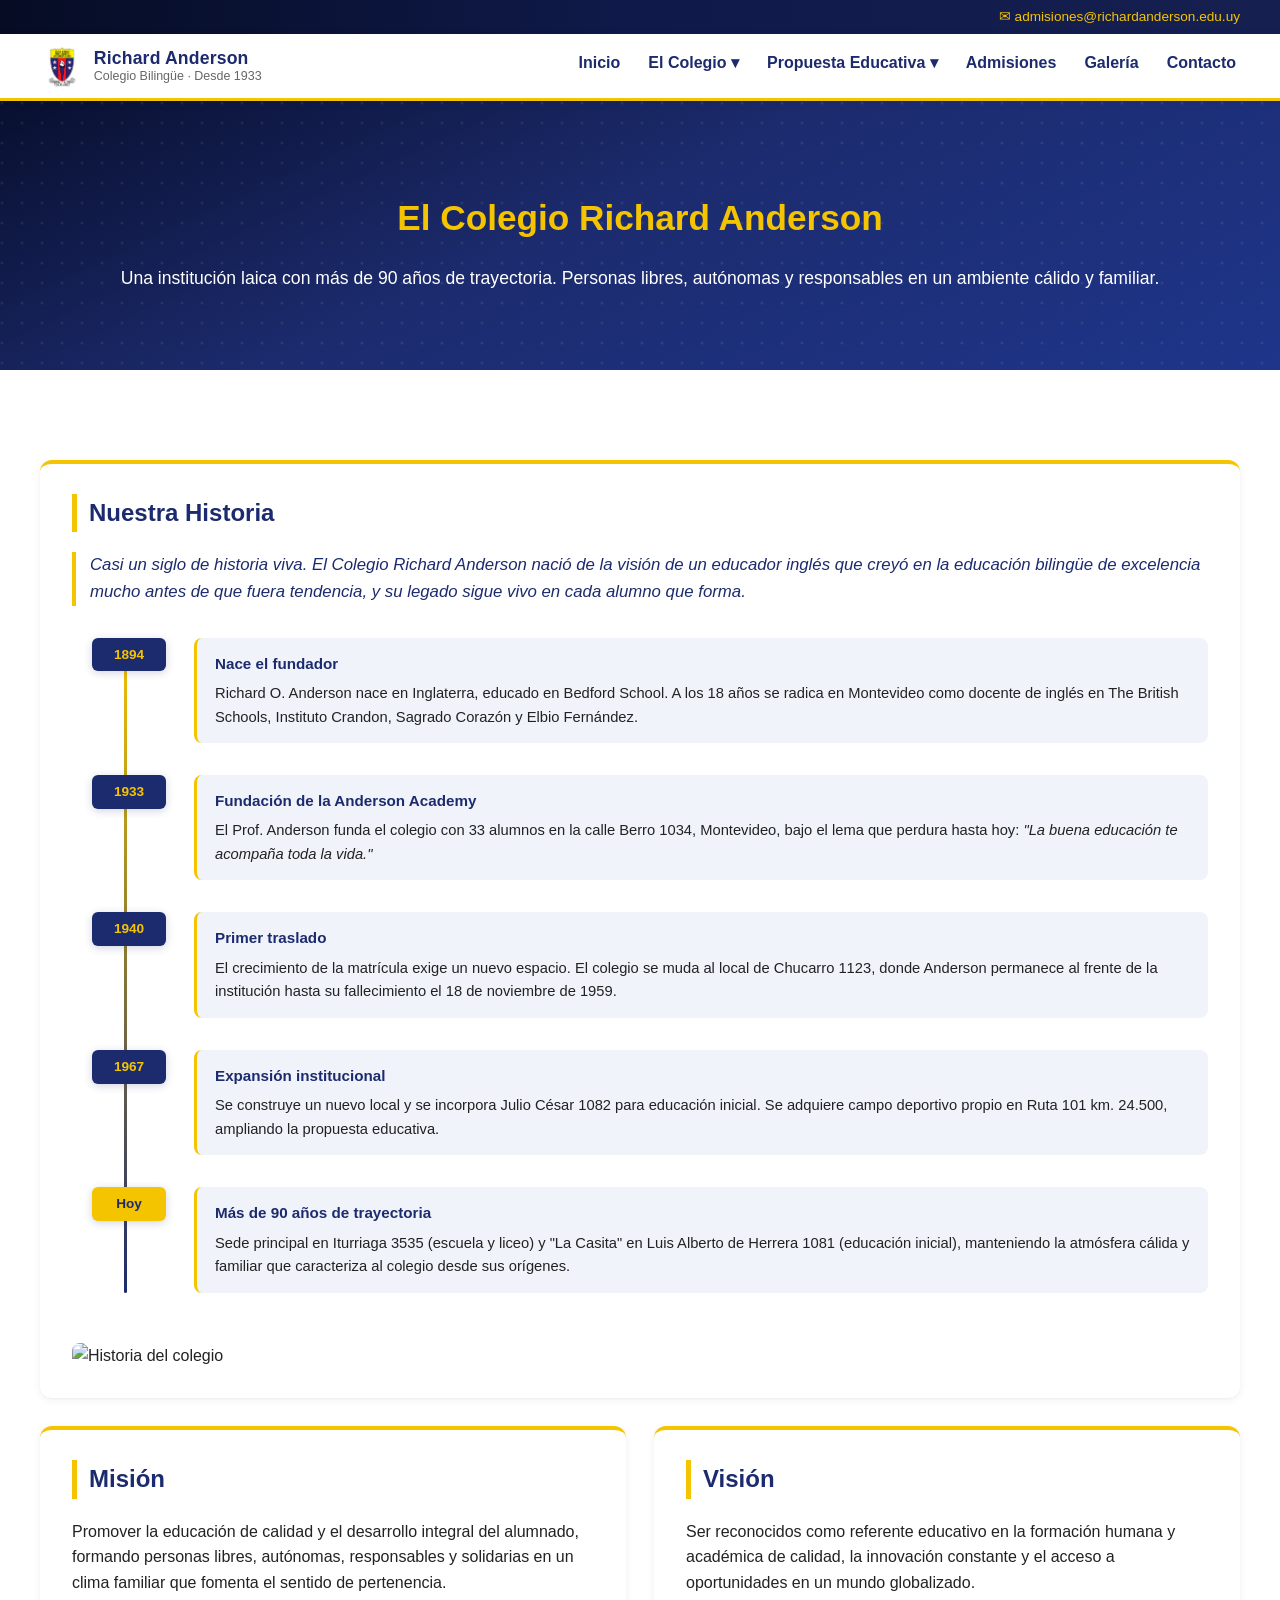
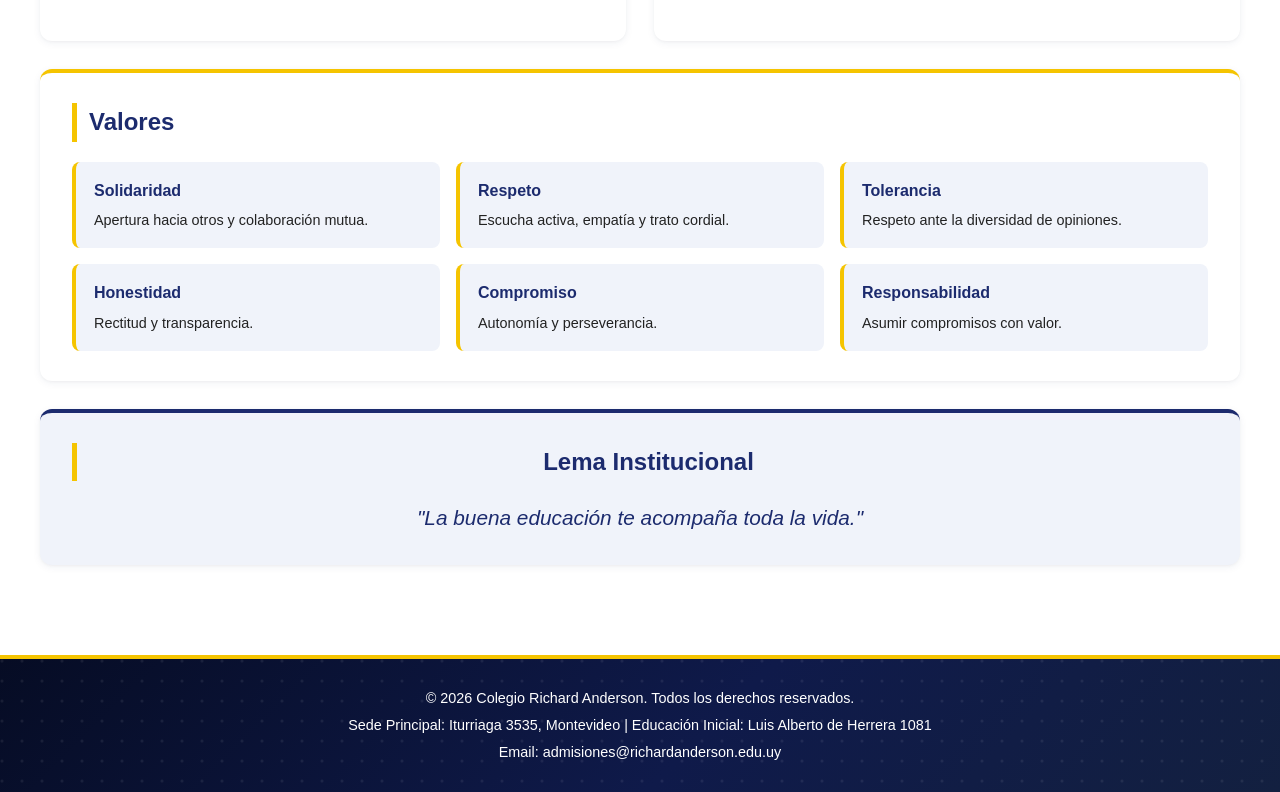
==== about.html @ bf4795e7 "Sitio web Colegio Richard Anderson — versión inicial" ====
<!DOCTYPE html>
<html lang="es">
<head>
    <meta charset="UTF-8">
    <meta name="viewport" content="width=device-width, initial-scale=1.0">
    <title>Colegio Richard Anderson - El Colegio</title>
    <link rel="stylesheet" href="estilos/style.css">
</head>
<body>
    <div class="topbar">
        <div class="container">
            <span>✉ admisiones@richardanderson.edu.uy</span>
        </div>
    </div>
    <header>
        <div class="container">
            <div class="logo">
                <img src="images/logo.jpeg" alt="Logo Colegio Richard Anderson">
                <div class="logo-text">
                    <span class="logo-name">Richard Anderson</span>
                    <span class="logo-sub">Colegio Bilingüe · Desde 1933</span>
                </div>
            </div>
            <nav>
                <ul>
                    <li><a href="index.html">Inicio</a></li>
                    <li class="has-dropdown">
                        <a href="about.html">El Colegio ▾</a>
                        <ul class="dropdown">
                            <li><a href="about.html#historia">Nuestra Historia</a></li>
                            <li><a href="about.html#mision">Misión</a></li>
                            <li><a href="about.html#vision">Visión</a></li>
                            <li><a href="about.html#valores">Valores</a></li>
                            <li><a href="about.html#lema">Lema Institucional</a></li>
                        </ul>
                    </li>
                    <li class="has-dropdown">
                        <a href="academics.html">Propuesta Educativa ▾</a>
                        <ul class="dropdown">
                            <li><a href="academics.html#inicial">Educación Inicial</a></li>
                            <li><a href="academics.html#primaria">Educación Primaria</a></li>
                            <li><a href="academics.html#secundaria">Educación Secundaria</a></li>
                            <li><a href="academics.html#ingles">Inglés y Certificaciones</a></li>
                            <li><a href="academics.html#deportes">Deportes y Actividades</a></li>
                        </ul>
                    </li>
                    <li><a href="admisiones.html">Admisiones</a></li>
                    <li><a href="gallery.html">Galería</a></li>
                    <li><a href="contact.html">Contacto</a></li>
                </ul>
            </nav>
        </div>
    </header>

    <section class="hero">
        <div class="container">
            <h1>El Colegio Richard Anderson</h1>
            <p>Una institución laica con más de 90 años de trayectoria. Personas libres, autónomas y responsables en un ambiente cálido y familiar.</p>
        </div>
    </section>

    <section class="content">
        <div class="container">
            <div class="about-cards">

                <div class="info-card info-card--full" id="historia">
                    <h2>Nuestra Historia</h2>
                    <p class="historia-intro">Casi un siglo de historia viva. El Colegio Richard Anderson nació de la visión de un educador inglés que creyó en la educación bilingüe de excelencia mucho antes de que fuera tendencia, y su legado sigue vivo en cada alumno que forma.</p>

                    <div class="timeline">
                        <div class="timeline-item">
                            <div class="timeline-year">1894</div>
                            <div class="timeline-body">
                                <strong>Nace el fundador</strong>
                                <p>Richard O. Anderson nace en Inglaterra, educado en Bedford School. A los 18 años se radica en Montevideo como docente de inglés en The British Schools, Instituto Crandon, Sagrado Corazón y Elbio Fernández.</p>
                            </div>
                        </div>
                        <div class="timeline-item">
                            <div class="timeline-year">1933</div>
                            <div class="timeline-body">
                                <strong>Fundación de la Anderson Academy</strong>
                                <p>El Prof. Anderson funda el colegio con 33 alumnos en la calle Berro 1034, Montevideo, bajo el lema que perdura hasta hoy: <em>"La buena educación te acompaña toda la vida."</em></p>
                            </div>
                        </div>
                        <div class="timeline-item">
                            <div class="timeline-year">1940</div>
                            <div class="timeline-body">
                                <strong>Primer traslado</strong>
                                <p>El crecimiento de la matrícula exige un nuevo espacio. El colegio se muda al local de Chucarro 1123, donde Anderson permanece al frente de la institución hasta su fallecimiento el 18 de noviembre de 1959.</p>
                            </div>
                        </div>
                        <div class="timeline-item">
                            <div class="timeline-year">1967</div>
                            <div class="timeline-body">
                                <strong>Expansión institucional</strong>
                                <p>Se construye un nuevo local y se incorpora Julio César 1082 para educación inicial. Se adquiere campo deportivo propio en Ruta 101 km. 24.500, ampliando la propuesta educativa.</p>
                            </div>
                        </div>
                        <div class="timeline-item timeline-item--current">
                            <div class="timeline-year">Hoy</div>
                            <div class="timeline-body">
                                <strong>Más de 90 años de trayectoria</strong>
                                <p>Sede principal en Iturriaga 3535 (escuela y liceo) y "La Casita" en Luis Alberto de Herrera 1081 (educación inicial), manteniendo la atmósfera cálida y familiar que caracteriza al colegio desde sus orígenes.</p>
                            </div>
                        </div>
                    </div>

                    <img src="https://picsum.photos/seed/history1/800/400" alt="Historia del colegio">
                </div>

                <div class="info-card" id="mision">
                    <h2>Misión</h2>
                    <p>Promover la educación de calidad y el desarrollo integral del alumnado, formando personas libres, autónomas, responsables y solidarias en un clima familiar que fomenta el sentido de pertenencia.</p>
                </div>

                <div class="info-card" id="vision">
                    <h2>Visión</h2>
                    <p>Ser reconocidos como referente educativo en la formación humana y académica de calidad, la innovación constante y el acceso a oportunidades en un mundo globalizado.</p>
                </div>

                <div class="info-card info-card--full" id="valores">
                    <h2>Valores</h2>
                    <div class="values-grid">
                        <div class="value-item">
                            <strong>Solidaridad</strong>
                            <p>Apertura hacia otros y colaboración mutua.</p>
                        </div>
                        <div class="value-item">
                            <strong>Respeto</strong>
                            <p>Escucha activa, empatía y trato cordial.</p>
                        </div>
                        <div class="value-item">
                            <strong>Tolerancia</strong>
                            <p>Respeto ante la diversidad de opiniones.</p>
                        </div>
                        <div class="value-item">
                            <strong>Honestidad</strong>
                            <p>Rectitud y transparencia.</p>
                        </div>
                        <div class="value-item">
                            <strong>Compromiso</strong>
                            <p>Autonomía y perseverancia.</p>
                        </div>
                        <div class="value-item">
                            <strong>Responsabilidad</strong>
                            <p>Asumir compromisos con valor.</p>
                        </div>
                    </div>
                </div>

                <div class="info-card info-card--full info-card--lema" id="lema">
                    <h2>Lema Institucional</h2>
                    <p>"La buena educación te acompaña toda la vida."</p>
                </div>

            </div>
        </div>
    </section>

    <footer>
        <div class="container">
            <p>&copy; 2026 Colegio Richard Anderson. Todos los derechos reservados.</p>
            <p>Sede Principal: Iturriaga 3535, Montevideo | Educación Inicial: Luis Alberto de Herrera 1081</p>
            <p>Email: admisiones@richardanderson.edu.uy</p>
        </div>
    </footer>

    <script src="JS/script.js"></script>
</body>
</html>
---- estilos/style.css ----
/* Paleta institucional Richard Anderson */
:root {
    --navy:  #1C2B6E;
    --navy-dark: #0F1A4A;
    --gold:  #F5C400;
    --red:   #CC0000;
    --white: #FFFFFF;
    --light: #F0F3FA;
    --text:  #222222;
}

/* Estilos generales */
body {
    font-family: Arial, sans-serif;
    margin: 0;
    padding: 0;
    line-height: 1.6;
    color: var(--text);
}

.container {
    max-width: 1200px;
    margin: 0 auto;
    padding: 0 20px;
}

/* Topbar */
.topbar {
    background: linear-gradient(90deg, #060c24 0%, var(--navy-dark) 50%, #162050 100%);
    color: var(--gold);
    text-align: right;
    padding: 6px 0;
    font-size: 0.85rem;
}

/* Botones */
.btn {
    display: inline-block;
    padding: 11px 24px;
    border-radius: 4px;
    font-weight: bold;
    text-decoration: none;
    font-size: 0.95rem;
    cursor: pointer;
    transition: background-color 0.2s, color 0.2s, border-color 0.2s;
    margin-top: 10px;
}

.btn-primary {
    background-color: var(--navy);
    color: var(--white);
    border: 2px solid var(--navy);
}

.btn-primary:hover {
    background-color: var(--navy-dark);
    border-color: var(--navy-dark);
}

.btn-outline {
    background-color: transparent;
    color: var(--white);
    border: 2px solid var(--gold);
}

.btn-outline:hover {
    background-color: var(--gold);
    color: var(--navy);
}

.btn-red {
    background-color: var(--red);
    color: var(--white);
    border: 2px solid var(--red);
}

.btn-red:hover {
    background-color: #a30000;
    border-color: #a30000;
}

/* Hero buttons */
.hero-buttons {
    display: flex;
    gap: 16px;
    justify-content: center;
    flex-wrap: wrap;
    margin: 24px 0 10px;
}

/* Tarjetas de niveles educativos */
.levels {
    padding: 50px 0;
    background-color: var(--white);
}

.cards-grid {
    display: grid;
    grid-template-columns: repeat(auto-fill, minmax(240px, 1fr));
    gap: 24px;
    margin-top: 24px;
}

.card {
    border: 1px solid #dde3f0;
    border-radius: 8px;
    overflow: hidden;
    display: flex;
    flex-direction: column;
    transition: box-shadow 0.2s;
}

.card:hover {
    box-shadow: 0 4px 16px rgba(28, 43, 110, 0.15);
}

.card img {
    width: 100%;
    height: 180px;
    object-fit: cover;
}

.card-body {
    padding: 18px;
    flex: 1;
    display: flex;
    flex-direction: column;
    border-top: 4px solid var(--gold);
}

.card-body h3 {
    margin-top: 0;
}

.card-body p {
    flex: 1;
}

.card-body .btn {
    align-self: flex-start;
}

/* Header */
header {
    background: var(--white);
    color: var(--navy);
    padding: 0;
    border-bottom: 3px solid var(--gold);
    position: sticky;
    top: 0;
    z-index: 1000;
    box-shadow: 0 2px 8px rgba(0,0,0,0.08);
}

header .container {
    display: flex;
    justify-content: space-between;
    align-items: center;
    padding-top: 7px;
    padding-bottom: 7px;
}

.logo {
    display: flex;
    align-items: center;
    gap: 12px;
    text-decoration: none;
}

.logo img {
    height: 50px;
}

.logo-text {
    display: flex;
    flex-direction: column;
    line-height: 1.2;
}

.logo-name {
    font-size: 1.1rem;
    font-weight: bold;
    color: var(--navy);
    letter-spacing: 0.01em;
}

.logo-sub {
    font-size: 0.78rem;
    color: #666;
    font-weight: normal;
}

nav ul {
    list-style: none;
    margin: 0;
    padding: 0;
    display: flex;
}

nav ul li {
    margin-left: 20px;
}

nav ul li a {
    color: var(--navy);
    text-decoration: none;
    font-weight: bold;
    padding: 6px 4px;
    border-bottom: 3px solid transparent;
    transition: border-color 0.2s, color 0.2s;
}

nav ul li a:hover {
    color: var(--navy-dark);
    border-bottom-color: var(--gold);
    text-decoration: none;
}

/* Dropdown nav */
nav ul li.has-dropdown {
    position: relative;
}

nav ul li.has-dropdown > a::after {
    content: '';
}

nav ul li.has-dropdown .dropdown {
    display: none;
    position: absolute;
    top: 100%;
    left: 0;
    background: linear-gradient(180deg, #0d1840 0%, var(--navy-dark) 100%);
    min-width: 220px;
    border-top: 3px solid var(--gold);
    border-radius: 0 0 6px 6px;
    z-index: 100;
    flex-direction: column;
    padding: 6px 0;
    margin: 0;
    box-shadow: 0 6px 18px rgba(0,0,0,0.25);
}

nav ul li.has-dropdown:hover .dropdown {
    display: flex;
}

nav ul li.has-dropdown .dropdown li {
    margin: 0;
}

nav ul li.has-dropdown .dropdown li a {
    display: block;
    padding: 10px 18px;
    border-bottom: none;
    font-weight: normal;
    white-space: nowrap;
    font-size: 0.9rem;
}

nav ul li.has-dropdown .dropdown li a:hover {
    background-color: var(--navy);
    color: var(--gold);
    border-bottom-color: transparent;
}

/* Hero */
.hero {
    background:
        url("data:image/svg+xml,%3Csvg width='20' height='20' viewBox='0 0 20 20' xmlns='http://www.w3.org/2000/svg'%3E%3Ccircle cx='2' cy='2' r='1.5' fill='white' fill-opacity='0.07'/%3E%3C/svg%3E") repeat,
        linear-gradient(155deg, #080f2e 0%, #1C2B6E 45%, #1e358a 100%);
    color: var(--white);
    padding: 60px 0;
    text-align: center;
}

.hero h1 {
    color: var(--gold);
    margin-bottom: 10px;
    font-size: 2.2rem;
}

.hero p {
    color: var(--white);
    font-size: 1.1rem;
}

.hero-image {
    max-width: 100%;
    height: auto;
    margin-top: 20px;
    border-radius: 6px;
}

/* Títulos de sección */
h2 {
    color: var(--navy);
    border-left: 5px solid var(--gold);
    padding-left: 12px;
    margin-top: 40px;
}

h3 {
    color: var(--navy);
}

/* Secciones */
.about, .news, .content, .gallery, .contact {
    padding: 50px 0;
}

.about {
    background-color: var(--light);
}

.about-image, .news-item img {
    max-width: 100%;
    height: auto;
    margin: 20px 0;
    border-radius: 6px;
    border-top: 4px solid var(--navy);
}

.news-item {
    margin-bottom: 30px;
    padding: 20px;
    border-left: 4px solid var(--red);
    background-color: var(--light);
    border-radius: 0 6px 6px 0;
}

.news-item h3 {
    color: var(--red);
}

/* Cards de secciones (about) */
.about-cards {
    display: grid;
    grid-template-columns: repeat(2, 1fr);
    gap: 28px;
    padding: 40px 0;
}

.info-card {
    background: var(--white);
    border-radius: 12px;
    padding: 30px 32px;
    border-top: 4px solid var(--gold);
    box-shadow:
        0 2px 8px rgba(28, 43, 110, 0.06),
        0 1px 3px rgba(0, 0, 0, 0.04);
    transition: transform 0.25s ease, box-shadow 0.25s ease;
}

.info-card:hover {
    transform: scale(1.025);
    box-shadow:
        0 8px 32px rgba(28, 43, 110, 0.13),
        0 2px 8px rgba(0, 0, 0, 0.07);
}

.info-card h2 {
    margin-top: 0;
}

.info-card img {
    max-width: 100%;
    height: auto;
    border-radius: 8px;
    margin-top: 18px;
}

.info-card--full {
    grid-column: 1 / -1;
}

.info-card--lema {
    text-align: center;
    border-top-color: var(--navy);
    background: var(--light);
}

.info-card--lema p {
    font-size: 1.3rem;
    font-style: italic;
    color: var(--navy);
    margin: 0;
}

/* Admisiones */
.admision-aviso {
    background: #fff8e1;
    border-left: 4px solid var(--gold);
    border-radius: 6px;
    padding: 14px 20px;
    margin-bottom: 36px;
    font-size: 0.95rem;
    color: var(--text);
}

.admision-aviso a {
    color: var(--navy);
    font-weight: bold;
}

.steps-grid {
    display: grid;
    grid-template-columns: repeat(4, 1fr);
    gap: 20px;
    margin: 24px 0 44px;
}

.step-card {
    background: var(--white);
    border-radius: 12px;
    padding: 24px 20px;
    text-align: center;
    box-shadow: 0 2px 10px rgba(28, 43, 110, 0.07);
    border-top: 4px solid var(--navy);
    transition: transform 0.25s ease, box-shadow 0.25s ease;
}

.step-card:hover {
    transform: scale(1.03);
    box-shadow: 0 8px 28px rgba(28, 43, 110, 0.13);
}

.step-number {
    width: 44px;
    height: 44px;
    background: var(--gold);
    color: var(--navy);
    font-size: 1.3rem;
    font-weight: bold;
    border-radius: 50%;
    display: flex;
    align-items: center;
    justify-content: center;
    margin: 0 auto 14px;
}

.step-card h3 {
    margin: 0 0 10px;
    font-size: 0.95rem;
    color: var(--navy);
}

.step-card p {
    font-size: 0.88rem;
    margin: 0;
    color: var(--text);
}

.niveles-grid {
    display: grid;
    grid-template-columns: repeat(4, 1fr);
    gap: 20px;
    margin: 24px 0 44px;
}

@media (max-width: 768px) {
    .steps-grid,
    .niveles-grid {
        grid-template-columns: repeat(2, 1fr);
    }
}

/* Línea de tiempo — Historia */
.historia-intro {
    font-size: 1.05rem;
    color: var(--navy);
    border-left: 4px solid var(--gold);
    padding-left: 14px;
    margin-bottom: 32px;
    font-style: italic;
}

.timeline {
    position: relative;
    margin: 8px 0 32px 0;
    padding-left: 20px;
}

.timeline::before {
    content: '';
    position: absolute;
    left: 52px;
    top: 0;
    bottom: 0;
    width: 3px;
    background: linear-gradient(to bottom, var(--gold), var(--navy));
    border-radius: 2px;
}

.timeline-item {
    display: flex;
    gap: 28px;
    align-items: flex-start;
    margin-bottom: 32px;
    position: relative;
}

.timeline-item:last-child {
    margin-bottom: 0;
}

.timeline-year {
    flex-shrink: 0;
    width: 66px;
    background: var(--navy);
    color: var(--gold);
    font-weight: bold;
    font-size: 0.85rem;
    text-align: center;
    padding: 6px 4px;
    border-radius: 6px;
    position: relative;
    z-index: 1;
    box-shadow: 0 2px 8px rgba(28, 43, 110, 0.2);
}

.timeline-item--current .timeline-year {
    background: var(--gold);
    color: var(--navy);
}

.timeline-body {
    background: var(--light);
    border-radius: 8px;
    padding: 14px 18px;
    flex: 1;
    border-left: 3px solid var(--gold);
}

.timeline-body strong {
    display: block;
    color: var(--navy);
    margin-bottom: 6px;
    font-size: 0.95rem;
}

.timeline-body p {
    margin: 0;
    font-size: 0.92rem;
    color: var(--text);
}

/* Grid de valores */
.values-grid {
    display: grid;
    grid-template-columns: repeat(3, 1fr);
    gap: 16px;
    margin-top: 20px;
}

.value-item {
    background: var(--light);
    border-radius: 8px;
    padding: 16px 18px;
    border-left: 4px solid var(--gold);
    transition: transform 0.2s ease, box-shadow 0.2s ease;
}

.value-item:hover {
    transform: translateY(-3px);
    box-shadow: 0 6px 18px rgba(28, 43, 110, 0.1);
}

.value-item strong {
    display: block;
    color: var(--navy);
    margin-bottom: 6px;
    font-size: 1rem;
}

.value-item p {
    margin: 0;
    font-size: 0.9rem;
    color: var(--text);
}

@media (max-width: 768px) {
    .about-cards {
        grid-template-columns: 1fr;
    }
    .info-card--full {
        grid-column: 1;
    }
    .values-grid {
        grid-template-columns: repeat(2, 1fr);
    }
}

/* Pestañas de sección */
.tabs {
    margin-top: 16px;
}

.tabs-nav {
    display: flex;
    flex-wrap: wrap;
    border-bottom: 3px solid var(--navy);
}

.tab-btn {
    background: var(--light);
    border: none;
    border-bottom: 3px solid transparent;
    margin-bottom: -3px;
    padding: 11px 20px;
    font-size: 0.88rem;
    font-weight: bold;
    color: var(--navy);
    cursor: pointer;
    border-radius: 6px 6px 0 0;
    transition: background-color 0.2s, color 0.2s;
}

.tab-btn:hover {
    background-color: #dce3f5;
}

.tab-btn.active {
    background-color: var(--navy);
    color: var(--gold);
    border-bottom-color: var(--navy);
}

.tab-panel {
    display: none;
    padding: 28px 0 8px;
    animation: fadeTab 0.25s ease;
}

.tab-panel.active {
    display: block;
}

@keyframes fadeTab {
    from { opacity: 0; transform: translateY(6px); }
    to   { opacity: 1; transform: translateY(0); }
}

/* Programas académicos */
.program {
    display: flex;
    gap: 36px;
    align-items: center;
    margin-bottom: 32px;
    padding: 28px 32px;
    border-top: 4px solid var(--navy);
    background-color: var(--light);
    border-radius: 12px;
}

.program-text {
    flex: 1;
}

.program-text h3 {
    margin-top: 0;
}

.program-text .btn {
    margin-top: 16px;
}

.program-img {
    flex: 0 0 44%;
    border-radius: 12px;
    overflow: hidden;
    box-shadow: 0 4px 18px rgba(28, 43, 110, 0.12);
}

.program-img img {
    width: 100%;
    height: auto;
    display: block;
    transition: transform 0.35s ease;
}

.program:hover .program-img img {
    transform: scale(1.05);
}

@media (max-width: 768px) {
    .program {
        flex-direction: column;
    }
    .program-img {
        flex: none;
        width: 100%;
    }
}

/* Listas */
ul li {
    margin-bottom: 6px;
}

ul li strong {
    color: var(--navy);
}

/* Galería */
.gallery-grid {
    display: grid;
    grid-template-columns: repeat(auto-fill, minmax(300px, 1fr));
    gap: 20px;
}

.gallery-grid img {
    width: 100%;
    height: auto;
    border-radius: 6px;
    border-top: 4px solid var(--navy);
}

/* Contacto */
.contact {
    display: flex;
    flex-wrap: wrap;
}

.contact-info, .contact-form {
    flex: 1;
    min-width: 300px;
    padding: 20px;
}

.contact-info {
    background:
        url("data:image/svg+xml,%3Csvg width='20' height='20' viewBox='0 0 20 20' xmlns='http://www.w3.org/2000/svg'%3E%3Ccircle cx='2' cy='2' r='1.5' fill='white' fill-opacity='0.07'/%3E%3C/svg%3E") repeat,
        linear-gradient(160deg, #0d1840 0%, var(--navy) 60%, #1e3070 100%);
    color: var(--white);
    border-radius: 6px;
}

.contact-info h2 {
    color: var(--gold);
    border-left-color: var(--gold);
}

.contact-info p {
    color: var(--white);
}

.contact-info strong {
    color: var(--gold);
}

.contact-form label {
    display: block;
    margin-bottom: 5px;
    font-weight: bold;
    color: var(--navy);
}

.form-row {
    display: flex;
    gap: 16px;
}

.form-group {
    flex: 1;
    display: flex;
    flex-direction: column;
}

.contact-form input,
.contact-form textarea,
.contact-form select {
    width: 100%;
    padding: 10px;
    margin-bottom: 15px;
    border: 2px solid var(--navy);
    border-radius: 4px;
    box-sizing: border-box;
    transition: border-color 0.2s;
}

.contact-form input:focus,
.contact-form textarea:focus,
.contact-form select:focus {
    border-color: var(--gold);
    outline: none;
}

.contact-form button {
    background-color: var(--red);
    color: var(--white);
    padding: 12px 28px;
    border: none;
    border-radius: 4px;
    cursor: pointer;
    font-weight: bold;
    font-size: 1rem;
    transition: background-color 0.2s;
}

.contact-form button:hover {
    background-color: #a30000;
}

/* Footer */
footer {
    background:
        url("data:image/svg+xml,%3Csvg width='20' height='20' viewBox='0 0 20 20' xmlns='http://www.w3.org/2000/svg'%3E%3Ccircle cx='2' cy='2' r='1.5' fill='white' fill-opacity='0.07'/%3E%3C/svg%3E") repeat,
        linear-gradient(135deg, #060c24 0%, var(--navy-dark) 55%, #132040 100%);
    color: var(--white);
    text-align: center;
    padding: 24px 0;
    border-top: 4px solid var(--gold);
}

footer p {
    margin: 4px 0;
    font-size: 0.9rem;
}

/* Responsive */
@media (max-width: 768px) {
    header .container {
        flex-direction: column;
    }

    nav ul {
        margin-top: 10px;
        flex-wrap: wrap;
        justify-content: center;
    }

    nav ul li {
        margin-left: 0;
        margin-right: 12px;
        margin-bottom: 6px;
    }

    .contact {
        flex-direction: column;
    }

    .form-row {
        flex-direction: column;
        gap: 0;
    }

    .hero-buttons {
        flex-direction: column;
        align-items: center;
    }

    .hero h1 {
        font-size: 1.6rem;
    }
}
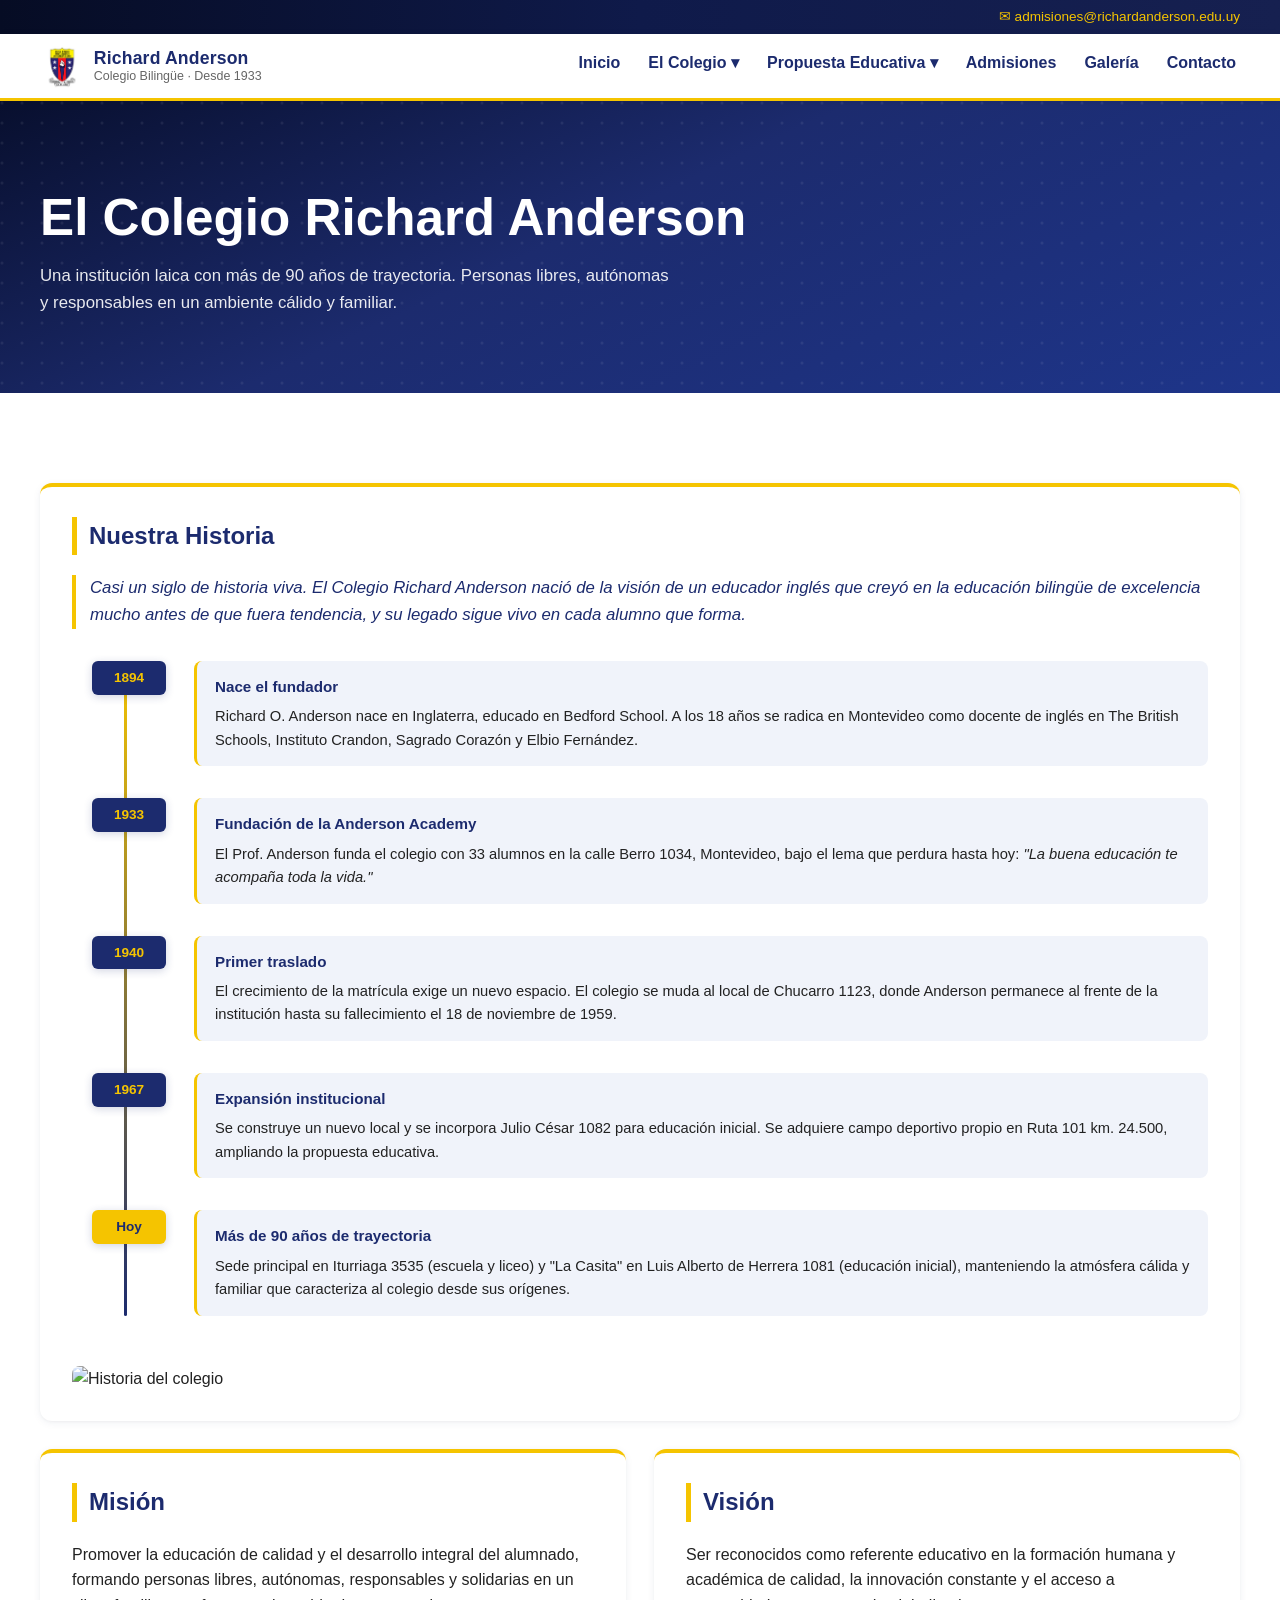
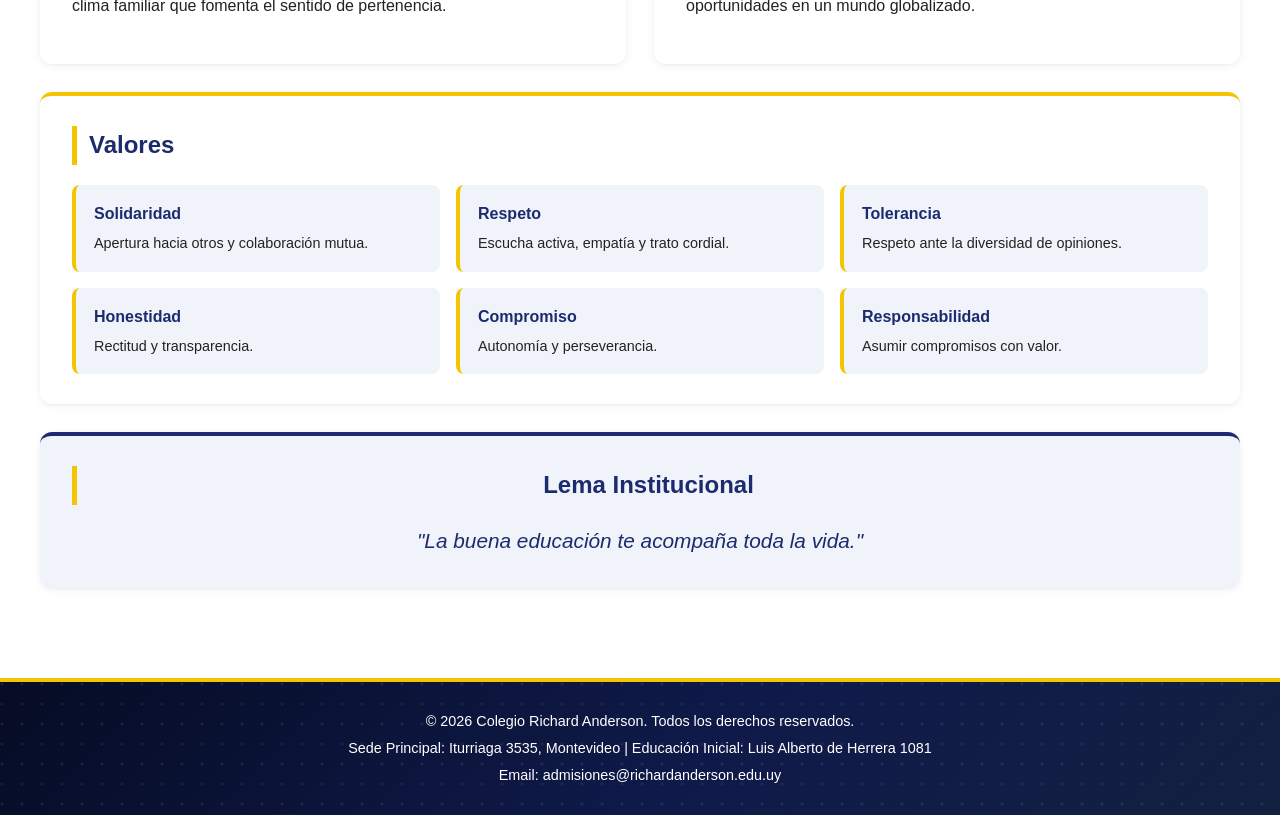
==== commit 1ebe13c1: "Implementar mejoras de SEO: meta tags, Open Graph, Twitter cards, Schema.org, robots.txt y sitemap.x" ====
--- a/about.html
+++ b/about.html
@@ -4,6 +4,22 @@
     <meta charset="UTF-8">
     <meta name="viewport" content="width=device-width, initial-scale=1.0">
     <title>Colegio Richard Anderson - El Colegio</title>
+    <meta name="description" content="Conoce la historia, misión, visión y valores del Colegio Richard Anderson, institución educativa bilingüe desde 1933 en Montevideo, Uruguay.">
+    <meta name="keywords" content="colegio, historia, misión, visión, valores, Richard Anderson, educación bilingüe, Montevideo, Uruguay">
+    <meta name="author" content="Colegio Richard Anderson">
+    <link rel="canonical" href="https://richardanderson.edu.uy/about.html">
+    <!-- Open Graph / Facebook -->
+    <meta property="og:type" content="website">
+    <meta property="og:url" content="https://richardanderson.edu.uy/about.html">
+    <meta property="og:title" content="Colegio Richard Anderson - El Colegio">
+    <meta property="og:description" content="Conoce la historia, misión, visión y valores del Colegio Richard Anderson.">
+    <meta property="og:image" content="https://richardanderson.edu.uy/images/logo.jpeg">
+    <!-- Twitter -->
+    <meta property="twitter:card" content="summary_large_image">
+    <meta property="twitter:url" content="https://richardanderson.edu.uy/about.html">
+    <meta property="twitter:title" content="Colegio Richard Anderson - El Colegio">
+    <meta property="twitter:description" content="Conoce la historia, misión, visión y valores del Colegio Richard Anderson.">
+    <meta property="twitter:image" content="https://richardanderson.edu.uy/images/logo.jpeg">
     <link rel="stylesheet" href="estilos/style.css">
 </head>
 <body>
--- a/estilos/style.css
+++ b/estilos/style.css
@@ -256,6 +256,7 @@
     font-weight: normal;
     white-space: nowrap;
     font-size: 0.9rem;
+    color: #f0f0f0;
 }
 
 nav ul li.has-dropdown .dropdown li a:hover {
@@ -270,19 +271,56 @@
         url("data:image/svg+xml,%3Csvg width='20' height='20' viewBox='0 0 20 20' xmlns='http://www.w3.org/2000/svg'%3E%3Ccircle cx='2' cy='2' r='1.5' fill='white' fill-opacity='0.07'/%3E%3C/svg%3E") repeat,
         linear-gradient(155deg, #080f2e 0%, #1C2B6E 45%, #1e358a 100%);
     color: var(--white);
-    padding: 60px 0;
-    text-align: center;
+    padding: 48px 0;
+}
+
+.hero-grid {
+    display: grid;
+    grid-template-columns: 1.3fr 0.9fr;
+    gap: 36px;
+    align-items: center;
+}
+
+.hero-tag {
+    display: inline-block;
+    background: rgba(255, 255, 255, 0.12);
+    color: var(--white);
+    padding: 8px 14px;
+    border-radius: 999px;
+    font-size: 0.8rem;
+    letter-spacing: 0.08em;
+    text-transform: uppercase;
+    margin-bottom: 18px;
 }
 
 .hero h1 {
-    color: var(--gold);
-    margin-bottom: 10px;
-    font-size: 2.2rem;
+    color: var(--white);
+    margin-bottom: 18px;
+    font-size: clamp(2.4rem, 4vw, 3.6rem);
+    line-height: 1.05;
 }
 
 .hero p {
-    color: var(--white);
-    font-size: 1.1rem;
+    color: rgba(255, 255, 255, 0.9);
+    font-size: 1.05rem;
+    max-width: 640px;
+    margin-bottom: 28px;
+}
+
+.hero-logo-card {
+    display: flex;
+    justify-content: center;
+    align-items: center;
+    padding: 28px;
+    border: 1px solid rgba(255,255,255,0.16);
+    border-radius: 16px;
+    background: rgba(255,255,255,0.06);
+    box-shadow: 0 18px 40px rgba(0, 0, 0, 0.18);
+}
+
+.hero-logo-card img {
+    width: min(240px, 100%);
+    height: auto;
 }
 
 .hero-image {
@@ -290,6 +328,32 @@
     height: auto;
     margin-top: 20px;
     border-radius: 6px;
+}
+
+@media (max-width: 900px) {
+    .hero-grid {
+        grid-template-columns: 1fr;
+        text-align: center;
+    }
+
+    .hero-logo-card {
+        margin: 0 auto;
+        max-width: 320px;
+    }
+}
+
+@media (max-width: 768px) {
+    .hero {
+        padding: 36px 0;
+    }
+
+    .hero h1 {
+        font-size: 2.2rem;
+    }
+
+    .hero p {
+        font-size: 1rem;
+    }
 }
 
 /* Títulos de sección */
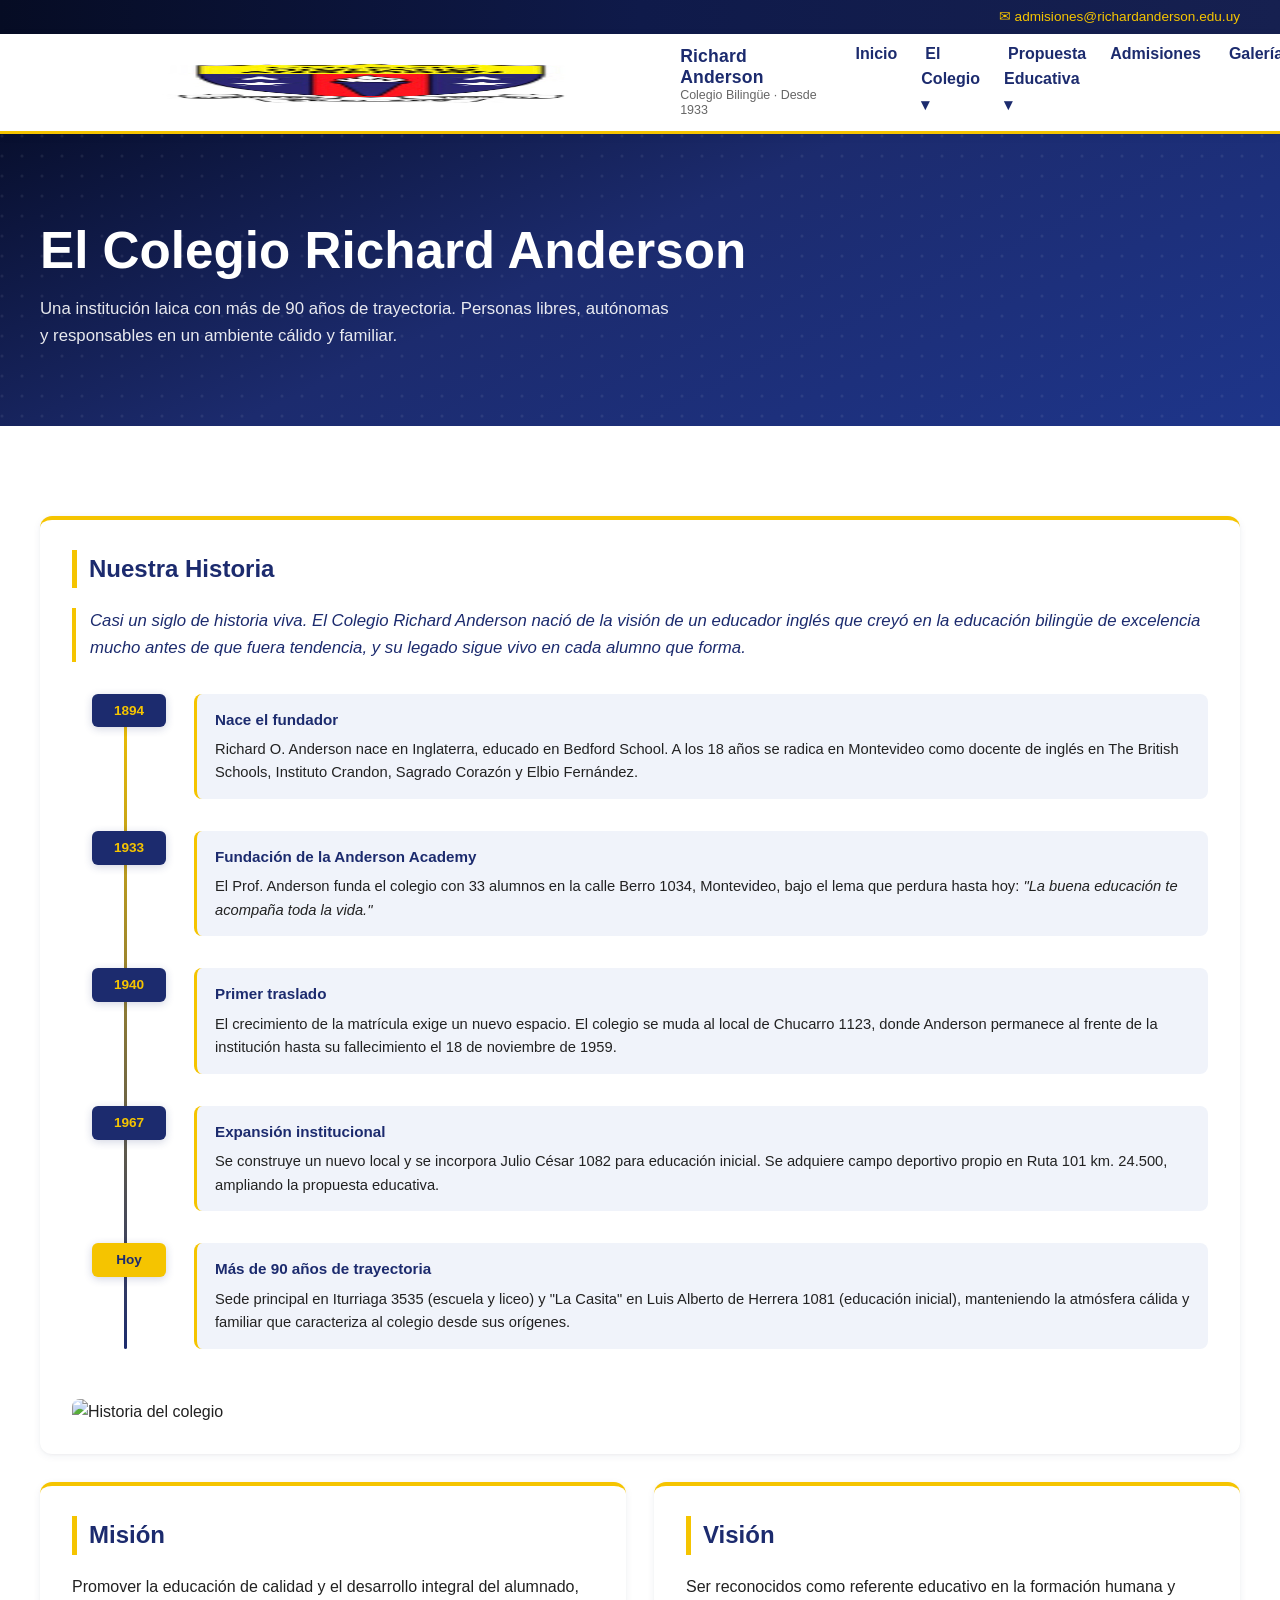
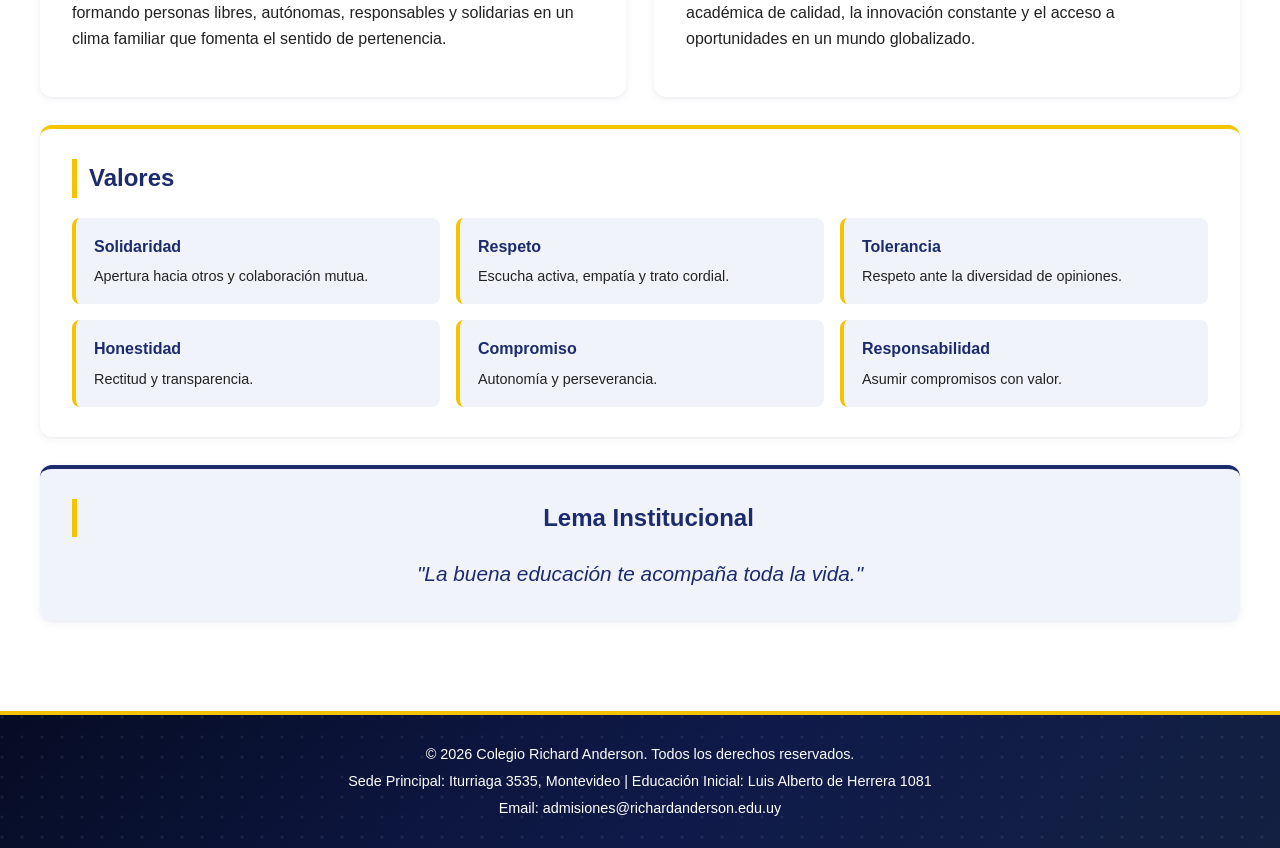
==== commit 55b6b2ea: "Auditoría completa: corrección de bugs, rendimiento y refactorización Bugs corregidos: - gallery.htm" ====
--- a/about.html
+++ b/about.html
@@ -20,6 +20,7 @@
     <meta property="twitter:title" content="Colegio Richard Anderson - El Colegio">
     <meta property="twitter:description" content="Conoce la historia, misión, visión y valores del Colegio Richard Anderson.">
     <meta property="twitter:image" content="https://richardanderson.edu.uy/images/logo.jpeg">
+    <link rel="preload" as="image" href="images/logo.jpeg">
     <link rel="stylesheet" href="estilos/style.css">
 </head>
 <body>
@@ -31,12 +32,17 @@
     <header>
         <div class="container">
             <div class="logo">
-                <img src="images/logo.jpeg" alt="Logo Colegio Richard Anderson">
+                <img src="images/logo.jpeg" alt="Logo Colegio Richard Anderson" width="696" height="832">
                 <div class="logo-text">
                     <span class="logo-name">Richard Anderson</span>
                     <span class="logo-sub">Colegio Bilingüe · Desde 1933</span>
                 </div>
             </div>
+            <button class="hamburger" aria-label="Menú">
+                <span></span>
+                <span></span>
+                <span></span>
+            </button>
             <nav>
                 <ul>
                     <li><a href="index.html">Inicio</a></li>
@@ -121,7 +127,7 @@
                         </div>
                     </div>
 
-                    <img src="https://picsum.photos/seed/history1/800/400" alt="Historia del colegio">
+                    <img src="https://picsum.photos/seed/history1/800/400" alt="Historia del colegio" width="800" height="400" loading="lazy">
                 </div>
 
                 <div class="info-card" id="mision">
@@ -181,6 +187,6 @@
         </div>
     </footer>
 
-    <script src="JS/script.js"></script>
+    <script src="JS/script.js" defer></script>
 </body>
 </html>
--- a/estilos/style.css
+++ b/estilos/style.css
@@ -7,6 +7,7 @@
     --white: #FFFFFF;
     --light: #F0F3FA;
     --text:  #222222;
+    --dot-pattern: url("data:image/svg+xml,%3Csvg width='20' height='20' viewBox='0 0 20 20' xmlns='http://www.w3.org/2000/svg'%3E%3Ccircle cx='2' cy='2' r='1.5' fill='white' fill-opacity='0.07'/%3E%3C/svg%3E");
 }
 
 /* Estilos generales */
@@ -158,6 +159,38 @@
     align-items: center;
     padding-top: 7px;
     padding-bottom: 7px;
+}
+
+.hamburger {
+    display: none;
+    background: var(--gold);
+    border: 1px solid var(--navy);
+    border-radius: 4px;
+    cursor: pointer;
+    padding: 10px;
+    z-index: 1001;
+    -webkit-appearance: none;
+}
+
+.hamburger span {
+    display: block;
+    width: 25px;
+    height: 3px;
+    background: var(--navy);
+    margin: 5px 0;
+    transition: 0.3s;
+}
+
+.hamburger.active span:nth-child(1) {
+    transform: rotate(45deg) translate(5px, 5px);
+}
+
+.hamburger.active span:nth-child(2) {
+    opacity: 0;
+}
+
+.hamburger.active span:nth-child(3) {
+    transform: rotate(-45deg) translate(7px, -6px);
 }
 
 .logo {
@@ -268,7 +301,7 @@
 /* Hero */
 .hero {
     background:
-        url("data:image/svg+xml,%3Csvg width='20' height='20' viewBox='0 0 20 20' xmlns='http://www.w3.org/2000/svg'%3E%3Ccircle cx='2' cy='2' r='1.5' fill='white' fill-opacity='0.07'/%3E%3C/svg%3E") repeat,
+        var(--dot-pattern) repeat,
         linear-gradient(155deg, #080f2e 0%, #1C2B6E 45%, #1e358a 100%);
     color: var(--white);
     padding: 48px 0;
@@ -321,13 +354,6 @@
 .hero-logo-card img {
     width: min(240px, 100%);
     height: auto;
-}
-
-.hero-image {
-    max-width: 100%;
-    height: auto;
-    margin-top: 20px;
-    border-radius: 6px;
 }
 
 @media (max-width: 900px) {
@@ -794,7 +820,7 @@
 
 .contact-info {
     background:
-        url("data:image/svg+xml,%3Csvg width='20' height='20' viewBox='0 0 20 20' xmlns='http://www.w3.org/2000/svg'%3E%3Ccircle cx='2' cy='2' r='1.5' fill='white' fill-opacity='0.07'/%3E%3C/svg%3E") repeat,
+        var(--dot-pattern) repeat,
         linear-gradient(160deg, #0d1840 0%, var(--navy) 60%, #1e3070 100%);
     color: var(--white);
     border-radius: 6px;
@@ -869,7 +895,7 @@
 /* Footer */
 footer {
     background:
-        url("data:image/svg+xml,%3Csvg width='20' height='20' viewBox='0 0 20 20' xmlns='http://www.w3.org/2000/svg'%3E%3Ccircle cx='2' cy='2' r='1.5' fill='white' fill-opacity='0.07'/%3E%3C/svg%3E") repeat,
+        var(--dot-pattern) repeat,
         linear-gradient(135deg, #060c24 0%, var(--navy-dark) 55%, #132040 100%);
     color: var(--white);
     text-align: center;
@@ -886,18 +912,66 @@
 @media (max-width: 768px) {
     header .container {
         flex-direction: column;
+        position: relative;
+    }
+
+    .hamburger {
+        display: block;
+        position: absolute;
+        top: 10px;
+        right: 10px;
+    }
+
+    .logo img {
+        height: 40px;
+    }
+
+    nav {
+        width: 100%;
+        background: var(--white);
+        box-shadow: 0 2px 8px rgba(0,0,0,0.1);
+        display: none;
+    }
+
+    nav.active {
+        display: block;
     }
 
     nav ul {
-        margin-top: 10px;
-        flex-wrap: wrap;
-        justify-content: center;
+        flex-direction: column;
+        padding: 20px 0;
+        margin: 0;
     }
 
     nav ul li {
-        margin-left: 0;
-        margin-right: 12px;
-        margin-bottom: 6px;
+        margin: 0;
+        text-align: center;
+        width: 100%;
+    }
+
+    nav ul li a {
+        padding: 15px 20px;
+        display: block;
+        border-bottom: 1px solid var(--light);
+        color: #000000 !important;
+    }
+
+    nav ul li.has-dropdown .dropdown {
+        position: static;
+        display: none;
+        background: var(--white);
+        box-shadow: none;
+        border: none;
+    }
+
+    nav ul li.has-dropdown.active .dropdown {
+        display: block;
+    }
+
+    nav ul li.has-dropdown .dropdown li a {
+        padding: 10px 30px;
+        font-size: 0.9rem;
+        color: #000000 !important;
     }
 
     .contact {
